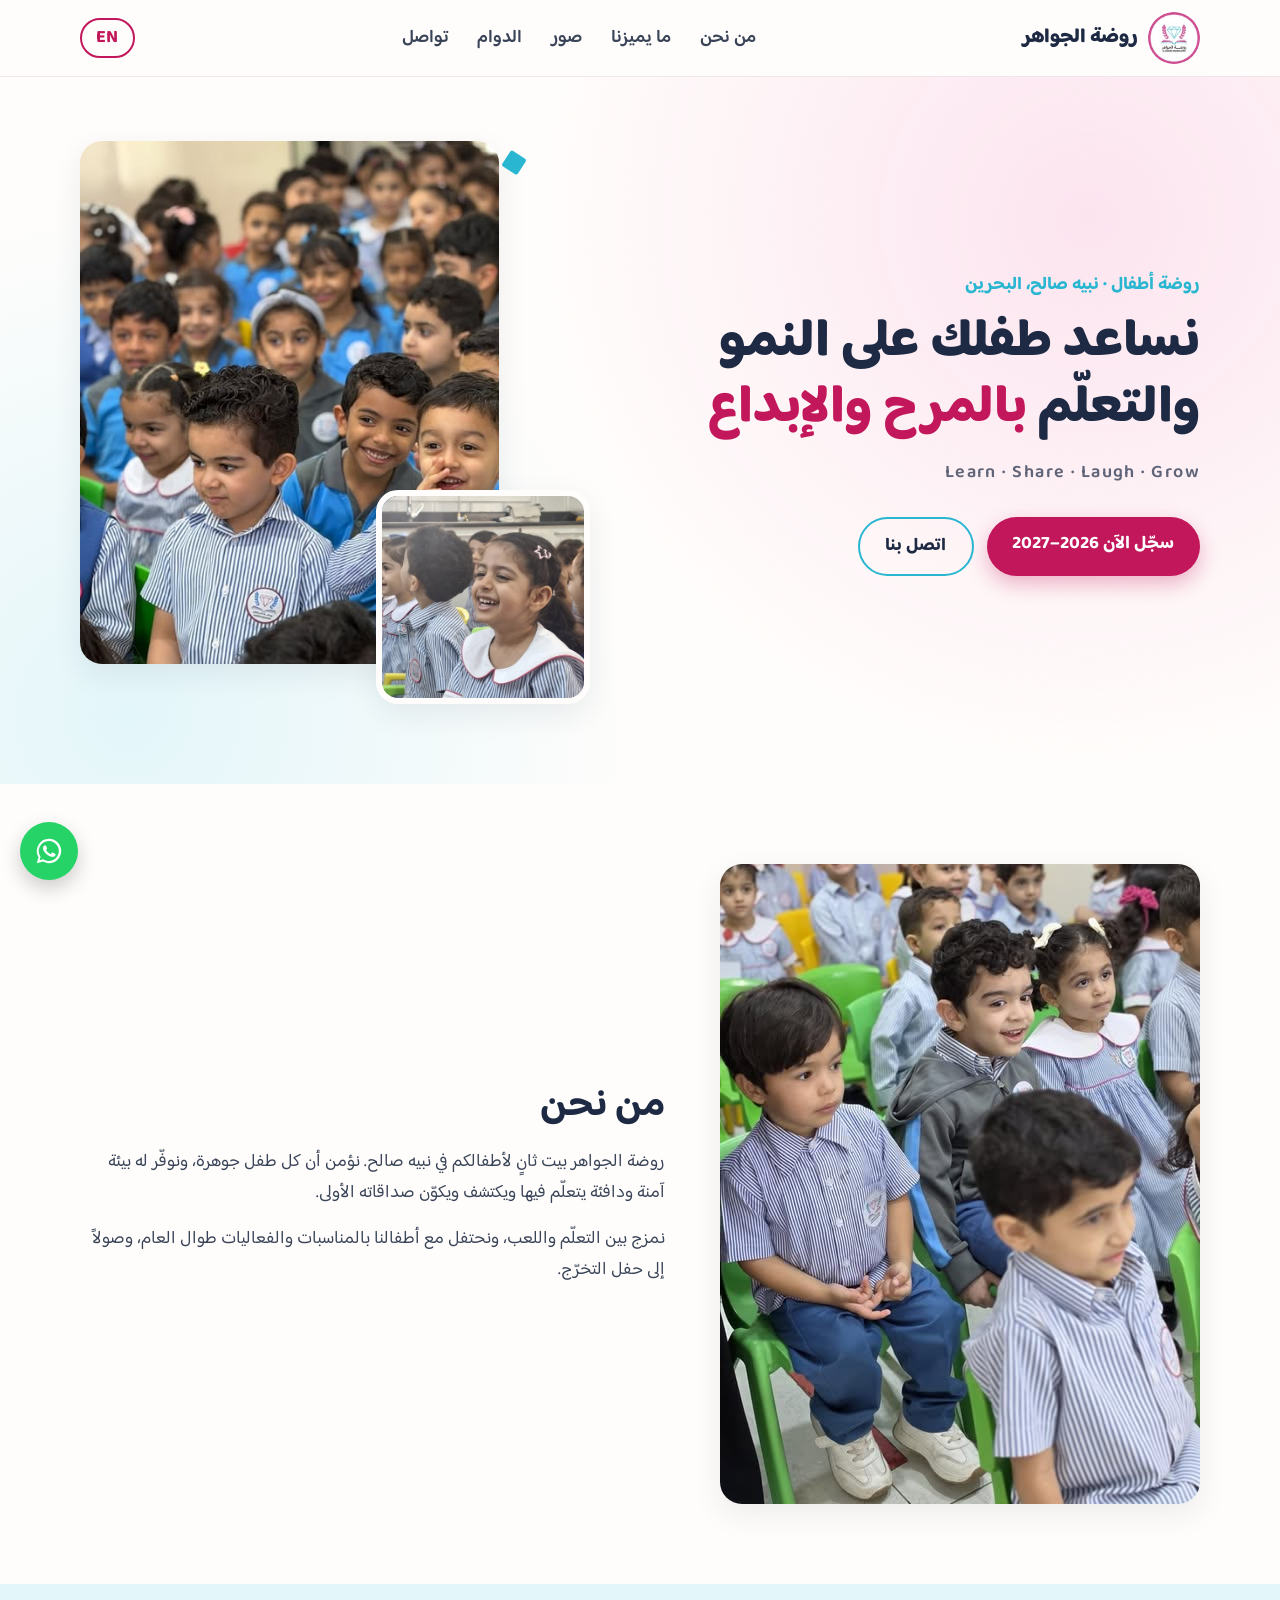
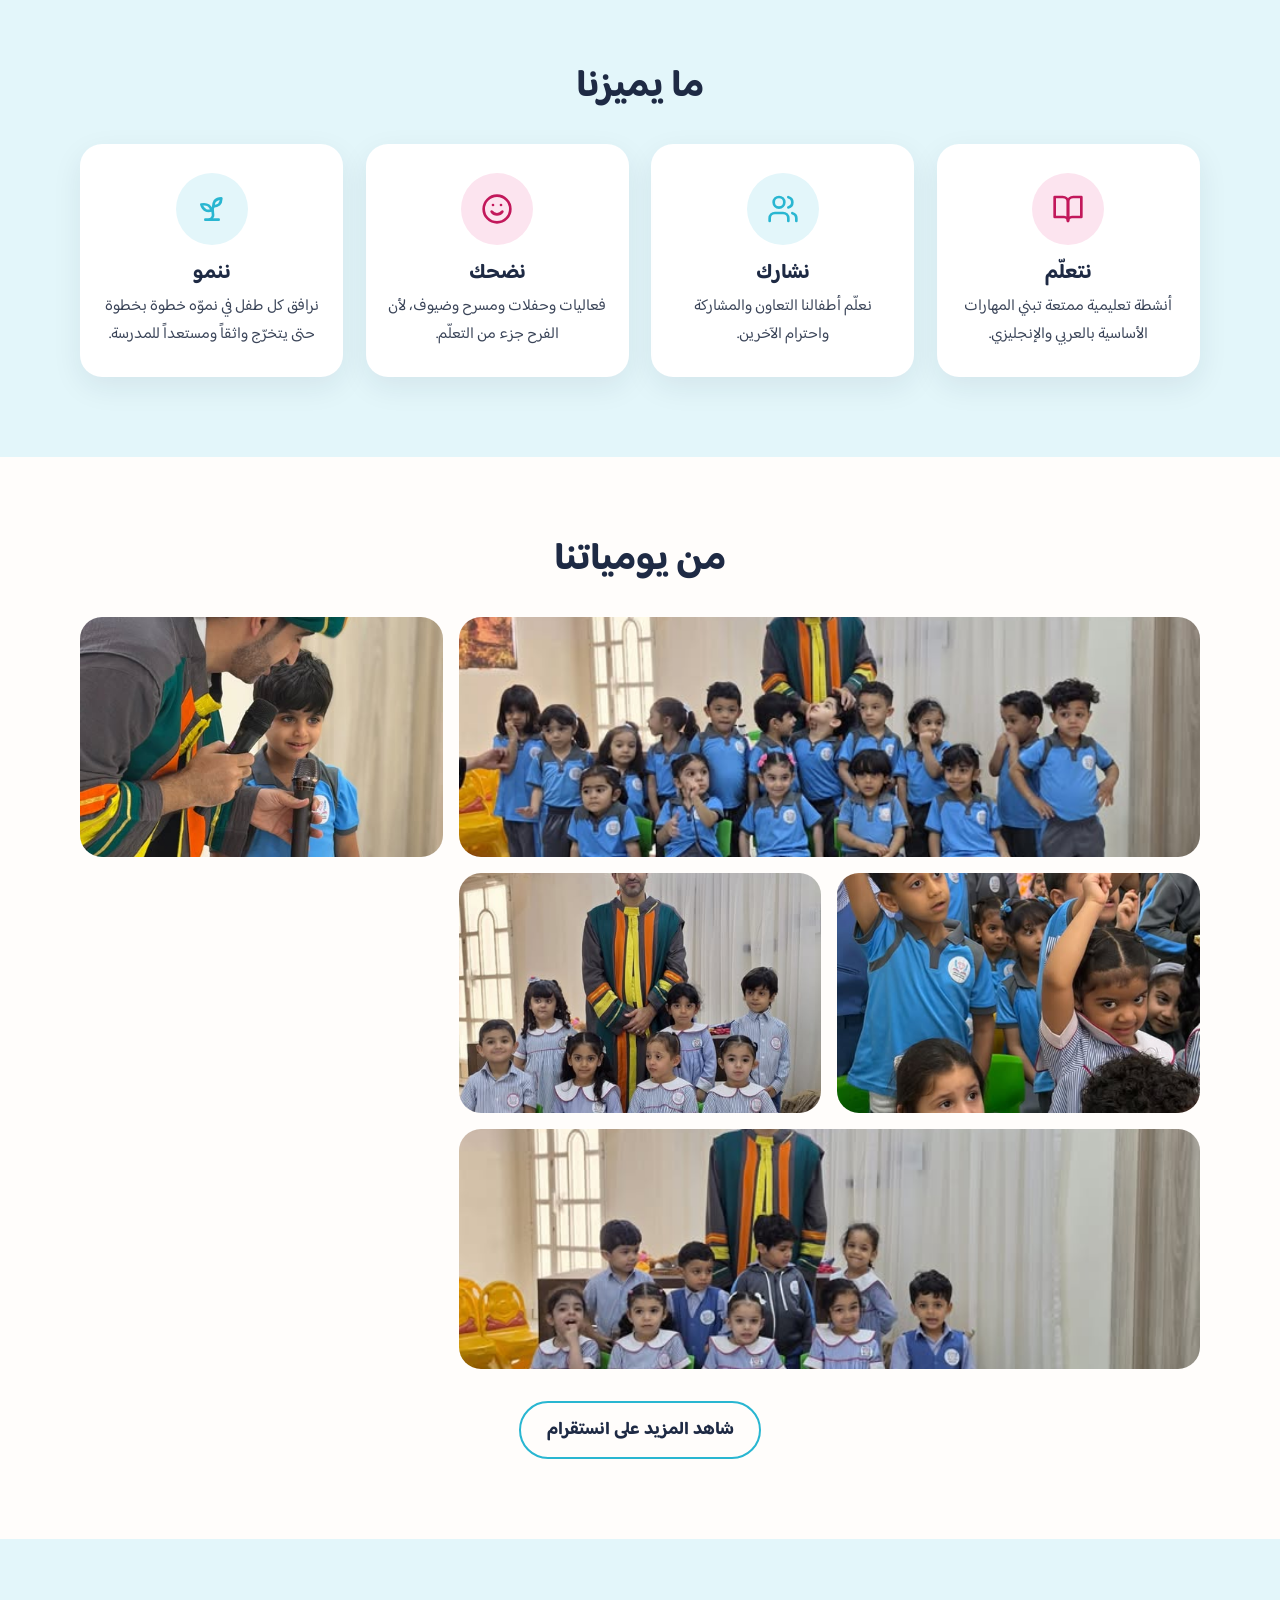
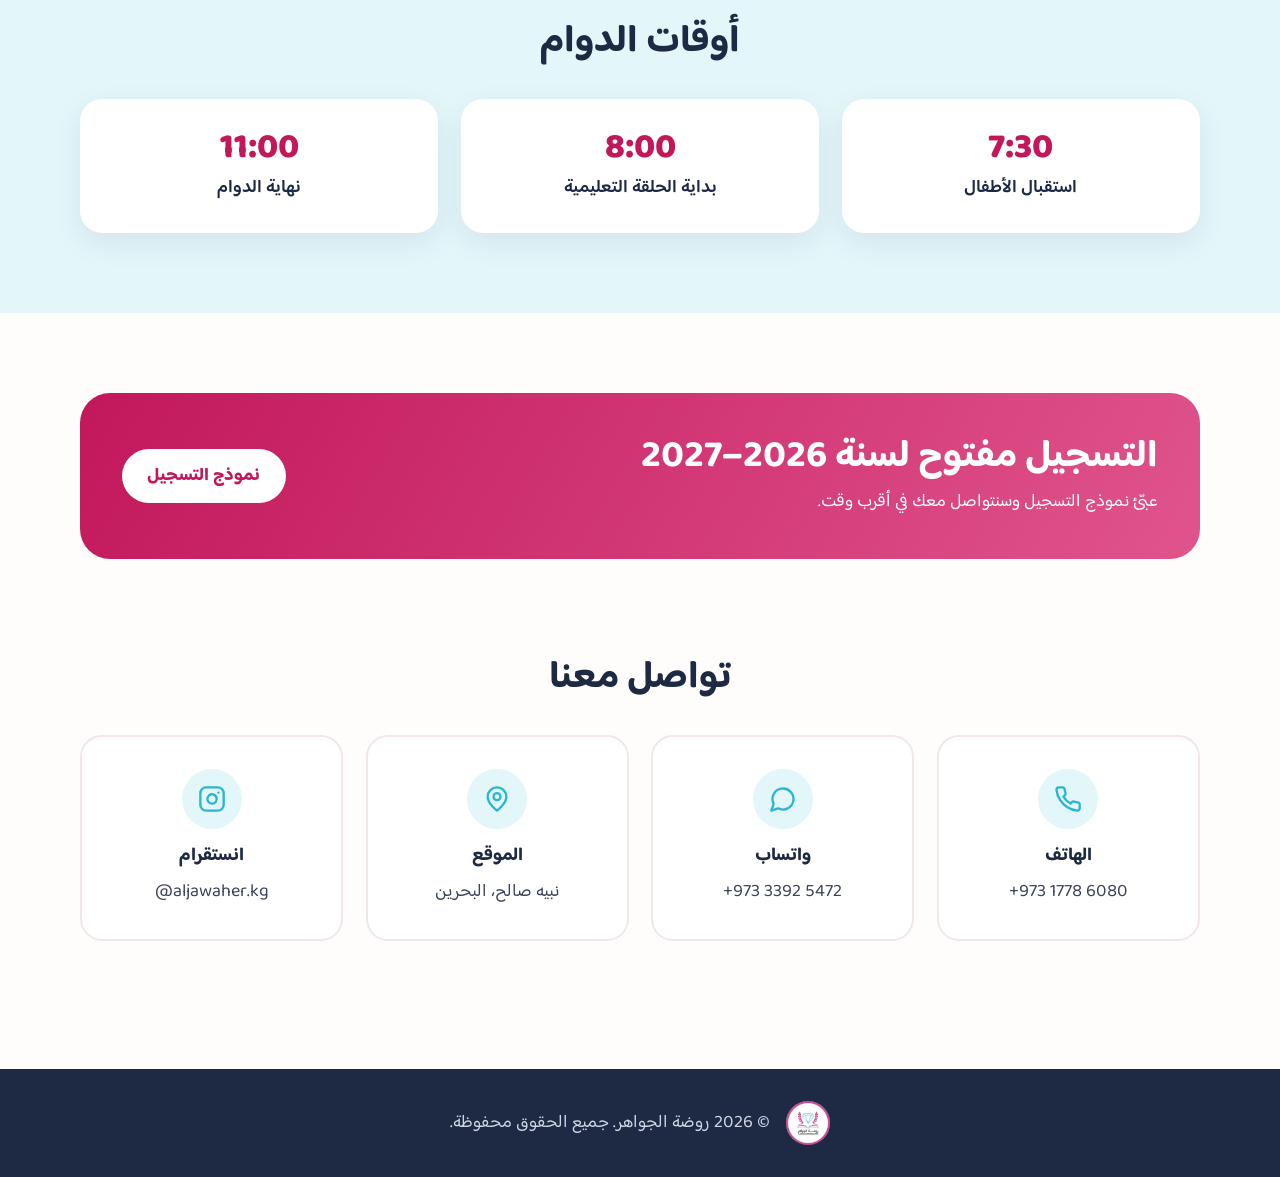
==== index.html @ ea985aac "Aljawaher Kindergarten website Co-Authored-By: Claude Opus 5.5 <noreply@anthropic.com>" ====
<!doctype html>
<html lang="ar" dir="rtl">
<head>
  <meta charset="utf-8">
  <meta name="viewport" content="width=device-width, initial-scale=1">
  <title>روضة الجواهر | Aljawaher Kindergarten</title>
  <meta name="description" content="روضة الجواهر في نبيه صالح، البحرين — نساعد طفلك على النمو والتعلّم من خلال المرح والإبداع.">
  <link rel="icon" href="images/logo.jpg">
  <link rel="preconnect" href="https://fonts.googleapis.com">
  <link rel="preconnect" href="https://fonts.gstatic.com" crossorigin>
  <link href="https://fonts.googleapis.com/css2?family=Baloo+Bhaijaan+2:wght@400;500;600;700;800&display=swap" rel="stylesheet">
  <link rel="stylesheet" href="style.css">
</head>
<body>

  <!-- ===== الهيدر ===== -->
  <header class="site-header">
    <div class="container nav">
      <a href="#top" class="brand">
        <img src="images/logo.jpg" alt="شعار روضة الجواهر" width="52" height="52">
        <span data-ar="روضة الجواهر" data-en="Aljawaher KG">روضة الجواهر</span>
      </a>

      <nav class="menu" id="menu">
        <a href="#about"    data-ar="من نحن"   data-en="About">من نحن</a>
        <a href="#values"   data-ar="ما يميزنا" data-en="Why us">ما يميزنا</a>
        <a href="#gallery"  data-ar="صور"      data-en="Gallery">صور</a>
        <a href="#hours"    data-ar="الدوام"   data-en="Hours">الدوام</a>
        <a href="#contact"  data-ar="تواصل"    data-en="Contact">تواصل</a>
      </nav>

      <div class="nav-actions">
        <button class="lang-btn" id="langBtn" type="button" aria-label="Switch language">EN</button>
        <button class="menu-btn" id="menuBtn" type="button" aria-label="القائمة" aria-expanded="false">
          <span></span><span></span><span></span>
        </button>
      </div>
    </div>
  </header>

  <main id="top">

    <!-- ===== الواجهة ===== -->
    <section class="hero">
      <div class="container hero-grid">
        <div class="hero-text">
          <p class="eyebrow" data-ar="روضة أطفال · نبيه صالح، البحرين" data-en="Kindergarten · Nabih Saleh, Bahrain">روضة أطفال · نبيه صالح، البحرين</p>
          <h1 data-ar="نساعد طفلك على النمو والتعلّم <em>بالمرح والإبداع</em>"
              data-en="Helping your child learn and grow <em>through fun and creativity</em>">
            نساعد طفلك على النمو والتعلّم <em>بالمرح والإبداع</em>
          </h1>
          <p class="motto">Learn · Share · Laugh · Grow</p>
          <div class="hero-cta">
            <a class="btn btn-primary" href="https://bluedomain.online//information_request_prespective_student.php?inst_id=kmTNYz0bZmHmX6bRtW6RxzlaK3RTSTAvdmRxbWEvNWZLWExmdEE9PQ%253D%253D&form_id=NNFMXrYSa5kg3ynKYn%252FdoUlWazM3QWg4UUhtOWpxQkNXSnhKd3c9PQ%253D%253D"
               target="_blank" rel="noopener"
               data-ar="سجّل الآن 2026–2027" data-en="Register for 2026–2027">سجّل الآن 2026–2027</a>
            <a class="btn btn-ghost" href="tel:+97317786080" data-ar="اتصل بنا" data-en="Call us">اتصل بنا</a>
          </div>
        </div>
        <div class="hero-media">
          <img class="hero-main" src="images/post5.jpg" alt="أطفال الروضة يبتسمون">
          <img class="hero-small" src="images/post3.jpg" alt="طفلة تضحك في الروضة">
          <span class="gem" aria-hidden="true">◆</span>
        </div>
      </div>
    </section>

    <!-- ===== من نحن ===== -->
    <section class="section" id="about">
      <div class="container about-grid">
        <img class="about-img" src="images/post2.jpg" alt="أطفال الروضة في الفصل">
        <div>
          <h2 data-ar="من نحن" data-en="About us">من نحن</h2>
          <p data-ar="روضة الجواهر بيت ثانٍ لأطفالكم في نبيه صالح. نؤمن أن كل طفل جوهرة، ونوفّر له بيئة آمنة ودافئة يتعلّم فيها ويكتشف ويكوّن صداقاته الأولى."
             data-en="Aljawaher Kindergarten is a second home for your children in Nabih Saleh. We believe every child is a gem, and we give them a safe, warm place to learn, explore and make their first friends.">
            روضة الجواهر بيت ثانٍ لأطفالكم في نبيه صالح. نؤمن أن كل طفل جوهرة، ونوفّر له بيئة آمنة ودافئة يتعلّم فيها ويكتشف ويكوّن صداقاته الأولى.
          </p>
          <p data-ar="نمزج بين التعلّم واللعب، ونحتفل مع أطفالنا بالمناسبات والفعاليات طوال العام، وصولاً إلى حفل التخرّج."
             data-en="We blend learning with play, and celebrate events and occasions with our children all year long, all the way to graduation day.">
            نمزج بين التعلّم واللعب، ونحتفل مع أطفالنا بالمناسبات والفعاليات طوال العام، وصولاً إلى حفل التخرّج.
          </p>
        </div>
      </div>
    </section>

    <!-- ===== ما يميزنا ===== -->
    <section class="section section-tint" id="values">
      <div class="container">
        <h2 class="center" data-ar="ما يميزنا" data-en="Why Aljawaher">ما يميزنا</h2>
        <div class="cards">
          <article class="card">
            <div class="card-icon"><svg viewBox="0 0 24 24" width="32" height="32" fill="none" stroke="currentColor" stroke-width="2" stroke-linecap="round" stroke-linejoin="round" aria-hidden="true"><path d="M2 3h6a4 4 0 0 1 4 4v14a3 3 0 0 0-3-3H2z"/><path d="M22 3h-6a4 4 0 0 0-4 4v14a3 3 0 0 1 3-3h7z"/></svg></div>
            <h3 data-ar="نتعلّم" data-en="Learn">نتعلّم</h3>
            <p data-ar="أنشطة تعليمية ممتعة تبني المهارات الأساسية بالعربي والإنجليزي."
               data-en="Fun learning activities that build early skills in Arabic and English.">أنشطة تعليمية ممتعة تبني المهارات الأساسية بالعربي والإنجليزي.</p>
          </article>
          <article class="card">
            <div class="card-icon"><svg viewBox="0 0 24 24" width="32" height="32" fill="none" stroke="currentColor" stroke-width="2" stroke-linecap="round" stroke-linejoin="round" aria-hidden="true"><path d="M16 21v-2a4 4 0 0 0-4-4H6a4 4 0 0 0-4 4v2"/><circle cx="9" cy="7" r="4"/><path d="M22 21v-2a4 4 0 0 0-3-3.87"/><path d="M16 3.13a4 4 0 0 1 0 7.75"/></svg></div>
            <h3 data-ar="نشارك" data-en="Share">نشارك</h3>
            <p data-ar="نعلّم أطفالنا التعاون والمشاركة واحترام الآخرين."
               data-en="We teach our children to cooperate, share and respect others.">نعلّم أطفالنا التعاون والمشاركة واحترام الآخرين.</p>
          </article>
          <article class="card">
            <div class="card-icon"><svg viewBox="0 0 24 24" width="32" height="32" fill="none" stroke="currentColor" stroke-width="2" stroke-linecap="round" stroke-linejoin="round" aria-hidden="true"><circle cx="12" cy="12" r="10"/><path d="M8 14s1.5 2 4 2 4-2 4-2"/><line x1="9" x2="9.01" y1="9" y2="9"/><line x1="15" x2="15.01" y1="9" y2="9"/></svg></div>
            <h3 data-ar="نضحك" data-en="Laugh">نضحك</h3>
            <p data-ar="فعاليات وحفلات ومسرح وضيوف، لأن الفرح جزء من التعلّم."
               data-en="Events, parties, shows and guests, because joy is part of learning.">فعاليات وحفلات ومسرح وضيوف، لأن الفرح جزء من التعلّم.</p>
          </article>
          <article class="card">
            <div class="card-icon"><svg viewBox="0 0 24 24" width="32" height="32" fill="none" stroke="currentColor" stroke-width="2" stroke-linecap="round" stroke-linejoin="round" aria-hidden="true"><path d="M7 20h10"/><path d="M10 20c5.5-2.5.8-6.4 3-10"/><path d="M9.5 9.4c1.1.8 1.8 2.2 2.3 3.7-2 .4-3.5.4-4.8-.3-1.2-.6-2.3-1.9-3-4.2 2.8-.5 4.4 0 5.5.8z"/><path d="M14.1 6a7 7 0 0 0-1.1 4c1.9-.1 3.3-.6 4.3-1.4 1-1 1.6-2.3 1.7-4.6-2.7.1-4 1-4.9 2z"/></svg></div>
            <h3 data-ar="ننمو" data-en="Grow">ننمو</h3>
            <p data-ar="نرافق كل طفل في نموّه خطوة بخطوة حتى يتخرّج واثقاً ومستعداً للمدرسة."
               data-en="We support each child step by step until they graduate confident and ready for school.">نرافق كل طفل في نموّه خطوة بخطوة حتى يتخرّج واثقاً ومستعداً للمدرسة.</p>
          </article>
        </div>
      </div>
    </section>

    <!-- ===== الصور ===== -->
    <section class="section" id="gallery">
      <div class="container">
        <h2 class="center" data-ar="من يومياتنا" data-en="Moments from our days">من يومياتنا</h2>
        <div class="gallery">
          <img src="images/post7.jpg" alt="صورة جماعية لأطفال الروضة" class="wide">
          <img src="images/post4.jpg" alt="طفل يتحدث في الميكروفون">
          <img src="images/post1.jpg" alt="أطفال يرفعون أيديهم">
          <img src="images/post9.jpg" alt="أطفال مع ضيف الفعالية">
          <img src="images/post8.jpg" alt="صورة جماعية في فعالية" class="wide">
        </div>
        <p class="center">
          <a class="btn btn-ghost" href="https://www.instagram.com/aljawaher.kg/" target="_blank" rel="noopener"
             data-ar="شاهد المزيد على انستقرام" data-en="See more on Instagram">شاهد المزيد على انستقرام</a>
        </p>
      </div>
    </section>

    <!-- ===== أوقات الدوام ===== -->
    <section class="section section-tint" id="hours">
      <div class="container">
        <h2 class="center" data-ar="أوقات الدوام" data-en="School hours">أوقات الدوام</h2>
        <ol class="timeline">
          <li>
            <span class="time" dir="ltr">7:30</span>
            <span data-ar="استقبال الأطفال" data-en="Children arrive">استقبال الأطفال</span>
          </li>
          <li>
            <span class="time" dir="ltr">8:00</span>
            <span data-ar="بداية الحلقة التعليمية" data-en="Learning circle begins">بداية الحلقة التعليمية</span>
          </li>
          <li>
            <span class="time" dir="ltr">11:00</span>
            <span data-ar="نهاية الدوام" data-en="End of the day">نهاية الدوام</span>
          </li>
        </ol>
      </div>
    </section>

    <!-- ===== التسجيل ===== -->
    <section class="register">
      <div class="container register-box">
        <div>
          <h2 data-ar="التسجيل مفتوح لسنة 2026–2027" data-en="Registration is open for 2026–2027">التسجيل مفتوح لسنة 2026–2027</h2>
          <p data-ar="عبّئ نموذج التسجيل وسنتواصل معك في أقرب وقت."
             data-en="Fill in the registration form and we’ll get back to you soon.">عبّئ نموذج التسجيل وسنتواصل معك في أقرب وقت.</p>
        </div>
        <a class="btn btn-light" href="https://bluedomain.online//information_request_prespective_student.php?inst_id=kmTNYz0bZmHmX6bRtW6RxzlaK3RTSTAvdmRxbWEvNWZLWExmdEE9PQ%253D%253D&form_id=NNFMXrYSa5kg3ynKYn%252FdoUlWazM3QWg4UUhtOWpxQkNXSnhKd3c9PQ%253D%253D"
           target="_blank" rel="noopener" data-ar="نموذج التسجيل" data-en="Registration form">نموذج التسجيل</a>
      </div>
    </section>

    <!-- ===== تواصل ===== -->
    <section class="section" id="contact">
      <div class="container">
        <h2 class="center" data-ar="تواصل معنا" data-en="Get in touch">تواصل معنا</h2>
        <div class="contact-grid">
          <a class="contact-card" href="tel:+97317786080">
            <span class="contact-icon"><svg viewBox="0 0 24 24" width="32" height="32" fill="none" stroke="currentColor" stroke-width="2" stroke-linecap="round" stroke-linejoin="round" aria-hidden="true"><path d="M22 16.92v3a2 2 0 0 1-2.18 2 19.79 19.79 0 0 1-8.63-3.07 19.5 19.5 0 0 1-6-6 19.79 19.79 0 0 1-3.07-8.67A2 2 0 0 1 4.11 2h3a2 2 0 0 1 2 1.72 12.84 12.84 0 0 0 .7 2.81 2 2 0 0 1-.45 2.11L8.09 9.91a16 16 0 0 0 6 6l1.27-1.27a2 2 0 0 1 2.11-.45 12.84 12.84 0 0 0 2.81.7A2 2 0 0 1 22 16.92z"/></svg></span>
            <strong data-ar="الهاتف" data-en="Phone">الهاتف</strong>
            <span dir="ltr">+973 1778 6080</span>
          </a>
          <a class="contact-card" href="https://wa.me/97333925472" target="_blank" rel="noopener">
            <span class="contact-icon"><svg viewBox="0 0 24 24" width="32" height="32" fill="none" stroke="currentColor" stroke-width="2" stroke-linecap="round" stroke-linejoin="round" aria-hidden="true"><path d="M7.9 20A9 9 0 1 0 4 16.1L2 22Z"/></svg></span>
            <strong data-ar="واتساب" data-en="WhatsApp">واتساب</strong>
            <span dir="ltr">+973 3392 5472</span>
          </a>
          <a class="contact-card" href="https://maps.app.goo.gl/GhVBGdBsMnnDgiL76" target="_blank" rel="noopener">
            <span class="contact-icon"><svg viewBox="0 0 24 24" width="32" height="32" fill="none" stroke="currentColor" stroke-width="2" stroke-linecap="round" stroke-linejoin="round" aria-hidden="true"><path d="M20 10c0 6-8 12-8 12s-8-6-8-12a8 8 0 0 1 16 0Z"/><circle cx="12" cy="10" r="3"/></svg></span>
            <strong data-ar="الموقع" data-en="Location">الموقع</strong>
            <span data-ar="نبيه صالح، البحرين" data-en="Nabih Saleh, Bahrain">نبيه صالح، البحرين</span>
          </a>
          <a class="contact-card" href="https://www.instagram.com/aljawaher.kg/" target="_blank" rel="noopener">
            <span class="contact-icon"><svg viewBox="0 0 24 24" width="32" height="32" fill="none" stroke="currentColor" stroke-width="2" stroke-linecap="round" stroke-linejoin="round" aria-hidden="true"><rect width="20" height="20" x="2" y="2" rx="5" ry="5"/><path d="M16 11.37A4 4 0 1 1 12.63 8 4 4 0 0 1 16 11.37z"/><line x1="17.5" x2="17.51" y1="6.5" y2="6.5"/></svg></span>
            <strong data-ar="انستقرام" data-en="Instagram">انستقرام</strong>
            <span dir="ltr">@aljawaher.kg</span>
          </a>
        </div>
      </div>
    </section>

  </main>

  <footer class="site-footer">
    <div class="container footer-inner">
      <img src="images/logo.jpg" alt="" width="44" height="44">
      <p>© <span id="year">2026</span> <span data-ar="روضة الجواهر. جميع الحقوق محفوظة." data-en="Aljawaher Kindergarten. All rights reserved.">روضة الجواهر. جميع الحقوق محفوظة.</span></p>
    </div>
  </footer>

  <!-- زر واتساب العائم -->
  <a class="wa-float" href="https://wa.me/97333925472" target="_blank" rel="noopener" aria-label="WhatsApp">
    <svg viewBox="0 0 32 32" width="30" height="30" aria-hidden="true"><path fill="currentColor" d="M16 3a13 13 0 0 0-11.2 19.6L3 29l6.6-1.7A13 13 0 1 0 16 3zm0 23.7c-2 0-4-.6-5.7-1.6l-.4-.2-3.9 1 1-3.8-.3-.4A10.7 10.7 0 1 1 16 26.7zm5.9-8c-.3-.2-1.9-1-2.2-1s-.5-.2-.7.2-.8 1-1 1.2-.4.2-.7 0a8.8 8.8 0 0 1-4.4-3.8c-.3-.6.3-.5 1-1.7.1-.2 0-.4 0-.6l-1-2.4c-.3-.6-.5-.5-.7-.5h-.6c-.2 0-.6.1-.9.4s-1.1 1.1-1.1 2.7 1.2 3.1 1.3 3.3 2.3 3.5 5.6 4.9c2.1.9 2.9 1 4 .8.6-.1 1.9-.8 2.2-1.5s.3-1.4.2-1.5-.3-.2-.6-.4z"/></svg>
  </a>

  <script src="script.js"></script>
</body>
</html>
---- style.css ----
/* ===== ألوان الروضة (مأخوذة من الشعار) ===== */
:root {
  --pink: #c2185b;
  --pink-soft: #fce4ef;
  --teal: #29b6d1;
  --teal-soft: #e3f6fa;
  --navy: #1e2a44;
  --text: #3a4458;
  --bg: #fffdfb;
  --white: #ffffff;
  --radius: 22px;
  --shadow: 0 10px 30px rgba(30, 42, 68, .08);
}

* { box-sizing: border-box; margin: 0; padding: 0; }
html { scroll-behavior: smooth; scroll-padding-top: 84px; }
body {
  font-family: "Baloo Bhaijaan 2", system-ui, sans-serif;
  color: var(--text);
  background: var(--bg);
  line-height: 1.7;
  font-size: 18px;
}
img { display: block; max-width: 100%; }
a { color: inherit; text-decoration: none; }
.container { width: min(1120px, 100% - 32px); margin-inline: auto; }
.center { text-align: center; }

h1, h2, h3 { color: var(--navy); line-height: 1.25; }
h2 { font-size: clamp(1.8rem, 4vw, 2.4rem); margin-bottom: 1rem; }
h3 { font-size: 1.3rem; margin-bottom: .4rem; }

/* ===== الأزرار ===== */
.btn {
  display: inline-block;
  padding: .75rem 1.6rem;
  border-radius: 999px;
  font-weight: 700;
  transition: transform .2s, box-shadow .2s, background .2s;
}
.btn:hover { transform: translateY(-2px); }
.btn-primary { background: var(--pink); color: var(--white); box-shadow: 0 8px 20px rgba(194, 24, 91, .3); }
.btn-ghost { border: 2px solid var(--teal); color: var(--navy); }
.btn-ghost:hover { background: var(--teal-soft); }
.btn-light { background: var(--white); color: var(--pink); white-space: nowrap; }

/* ===== الهيدر ===== */
.site-header {
  position: sticky; top: 0; z-index: 50;
  background: rgba(255, 253, 251, .92);
  backdrop-filter: blur(10px);
  border-bottom: 1px solid #f1e6ea;
}
.nav { display: flex; align-items: center; justify-content: space-between; height: 76px; gap: 1rem; }
.brand { display: flex; align-items: center; gap: .6rem; font-weight: 800; font-size: 1.25rem; color: var(--navy); }
.brand img { border-radius: 50%; }
.menu { display: flex; gap: 1.8rem; font-weight: 600; }
.menu a:hover { color: var(--pink); }
.nav-actions { display: flex; align-items: center; gap: .5rem; }
.lang-btn {
  font: inherit; font-weight: 700; cursor: pointer;
  border: 2px solid var(--pink); color: var(--pink); background: none;
  border-radius: 999px; padding: .2rem .9rem;
}
.lang-btn:hover { background: var(--pink-soft); }
.menu-btn { display: none; background: none; border: 0; cursor: pointer; padding: .5rem; }
.menu-btn span { display: block; width: 24px; height: 3px; background: var(--navy); border-radius: 3px; margin: 4px 0; }

/* ===== الواجهة ===== */
.hero { padding: 4rem 0 5rem; background: radial-gradient(circle at 85% 20%, var(--pink-soft), transparent 45%), radial-gradient(circle at 10% 90%, var(--teal-soft), transparent 40%); }
.hero-grid { display: grid; grid-template-columns: 1.1fr 1fr; gap: 3rem; align-items: center; }
.eyebrow { color: var(--teal); font-weight: 700; margin-bottom: .6rem; }
.hero h1 { font-size: clamp(2.1rem, 5vw, 3.3rem); font-weight: 800; }
.hero h1 em { font-style: normal; color: var(--pink); }
.motto { margin: 1rem 0 1.8rem; letter-spacing: .08em; color: var(--navy); font-weight: 600; opacity: .7; direction: ltr; text-align: start; }
html[dir="rtl"] .motto { text-align: right; }
.hero-cta { display: flex; flex-wrap: wrap; gap: .8rem; }
.hero-media { position: relative; padding-bottom: 2.5rem; }
.hero-main { width: 82%; aspect-ratio: 4 / 5; object-fit: cover; border-radius: var(--radius); box-shadow: var(--shadow); margin-inline-start: auto; }
.hero-small {
  position: absolute; bottom: 0; inset-inline-start: 0;
  width: 42%; aspect-ratio: 1; object-fit: cover; object-position: top;
  border-radius: var(--radius); border: 6px solid var(--bg); box-shadow: var(--shadow);
}
.gem { position: absolute; top: -18px; inset-inline-start: 12%; font-size: 3rem; color: var(--teal); transform: rotate(-12deg); }

/* ===== الأقسام ===== */
.section { padding: 5rem 0; }
.section-tint { background: var(--teal-soft); }
.about-grid { display: grid; grid-template-columns: 1fr 1.2fr; gap: 3rem; align-items: center; }
.about-img { border-radius: var(--radius); aspect-ratio: 4 / 4.4; object-fit: cover; box-shadow: var(--shadow); }
.about-grid p + p { margin-top: 1rem; }

.cards { display: grid; grid-template-columns: repeat(4, 1fr); gap: 1.4rem; margin-top: 2rem; }
.card { background: var(--white); border-radius: var(--radius); padding: 1.8rem 1.4rem; box-shadow: var(--shadow); text-align: center; }
.card-icon { width: 72px; height: 72px; display: grid; place-items: center; margin: 0 auto 1rem; border-radius: 50%; background: var(--pink-soft); color: var(--pink); }
.card:nth-child(even) .card-icon { background: var(--teal-soft); color: var(--teal); }
.card p { font-size: 1rem; }

.gallery { display: grid; grid-template-columns: repeat(3, 1fr); grid-auto-rows: 240px; gap: 1rem; margin: 2rem 0; }
.gallery img { width: 100%; height: 100%; object-fit: cover; border-radius: var(--radius); }
.gallery .wide { grid-column: span 2; }

.timeline { list-style: none; display: grid; grid-template-columns: repeat(3, 1fr); gap: 1.4rem; margin-top: 2rem; }
.timeline li {
  background: var(--white); border-radius: var(--radius); box-shadow: var(--shadow);
  padding: 1.8rem 1rem; text-align: center; font-weight: 600; color: var(--navy);
  display: flex; flex-direction: column; gap: .2rem;
}
.timeline .time { font-size: 2.2rem; font-weight: 800; color: var(--pink); line-height: 1.2; }

.wa-float {
  position: fixed; bottom: 20px; inset-inline-end: 20px; z-index: 60;
  width: 58px; height: 58px; border-radius: 50%; display: grid; place-items: center;
  background: #25d366; color: var(--white); box-shadow: 0 8px 20px rgba(0, 0, 0, .2);
  transition: transform .2s;
}
.wa-float:hover { transform: scale(1.08); }

.register { padding: 5rem 0 1rem; }
.register-box {
  background: linear-gradient(120deg, var(--pink), #e0548c);
  color: var(--white); border-radius: calc(var(--radius) + 8px);
  padding: 2.6rem; display: flex; align-items: center; justify-content: space-between; gap: 1.5rem;
}
.register-box h2 { color: var(--white); margin-bottom: .3rem; }

.contact-grid { display: grid; grid-template-columns: repeat(4, 1fr); gap: 1.4rem; margin-top: 2rem; }
.contact-card {
  display: flex; flex-direction: column; align-items: center; gap: .3rem;
  background: var(--white); border: 2px solid #f1e6ea; border-radius: var(--radius); padding: 2rem 1rem;
  transition: border-color .2s, transform .2s;
}
.contact-card:hover { border-color: var(--teal); transform: translateY(-3px); }
.contact-icon { width: 60px; height: 60px; display: grid; place-items: center; border-radius: 50%; background: var(--teal-soft); color: var(--teal); margin-bottom: .4rem; transition: background .2s, color .2s; }
.contact-icon svg { width: 28px; height: 28px; }
.contact-card:hover .contact-icon { background: var(--teal); color: var(--white); }
.contact-card strong { color: var(--navy); font-size: 1.15rem; }

/* ===== الفوتر ===== */
.site-footer { background: var(--navy); color: #cfd6e4; padding: 2rem 0; margin-top: 3rem; }
.footer-inner { display: flex; align-items: center; justify-content: center; gap: 1rem; text-align: center; }
.footer-inner img { border-radius: 50%; }

/* ===== الجوال ===== */
@media (max-width: 900px) {
  .hero-grid, .about-grid { grid-template-columns: 1fr; }
  .hero { padding-top: 2.5rem; }
  .cards, .contact-grid { grid-template-columns: repeat(2, 1fr); }
  .gallery { grid-template-columns: repeat(2, 1fr); grid-auto-rows: 200px; }
  .register-box { flex-direction: column; text-align: center; }
}
@media (max-width: 720px) {
  .menu-btn { display: block; }
  .menu {
    display: none; position: absolute; top: 76px; inset-inline: 0;
    flex-direction: column; gap: 0; background: var(--white); box-shadow: var(--shadow);
  }
  .menu.open { display: flex; }
  .menu a { padding: 1rem 1.5rem; border-top: 1px solid #f1e6ea; }
  .brand span { font-size: 1.05rem; }
  .cards, .contact-grid, .timeline { grid-template-columns: 1fr; }
  .gallery { grid-template-columns: 1fr; }
  .gallery .wide { grid-column: auto; }
  .section { padding: 3.5rem 0; }
  .register-box { padding: 2rem 1.4rem; }
  .footer-inner { flex-direction: column; }
}
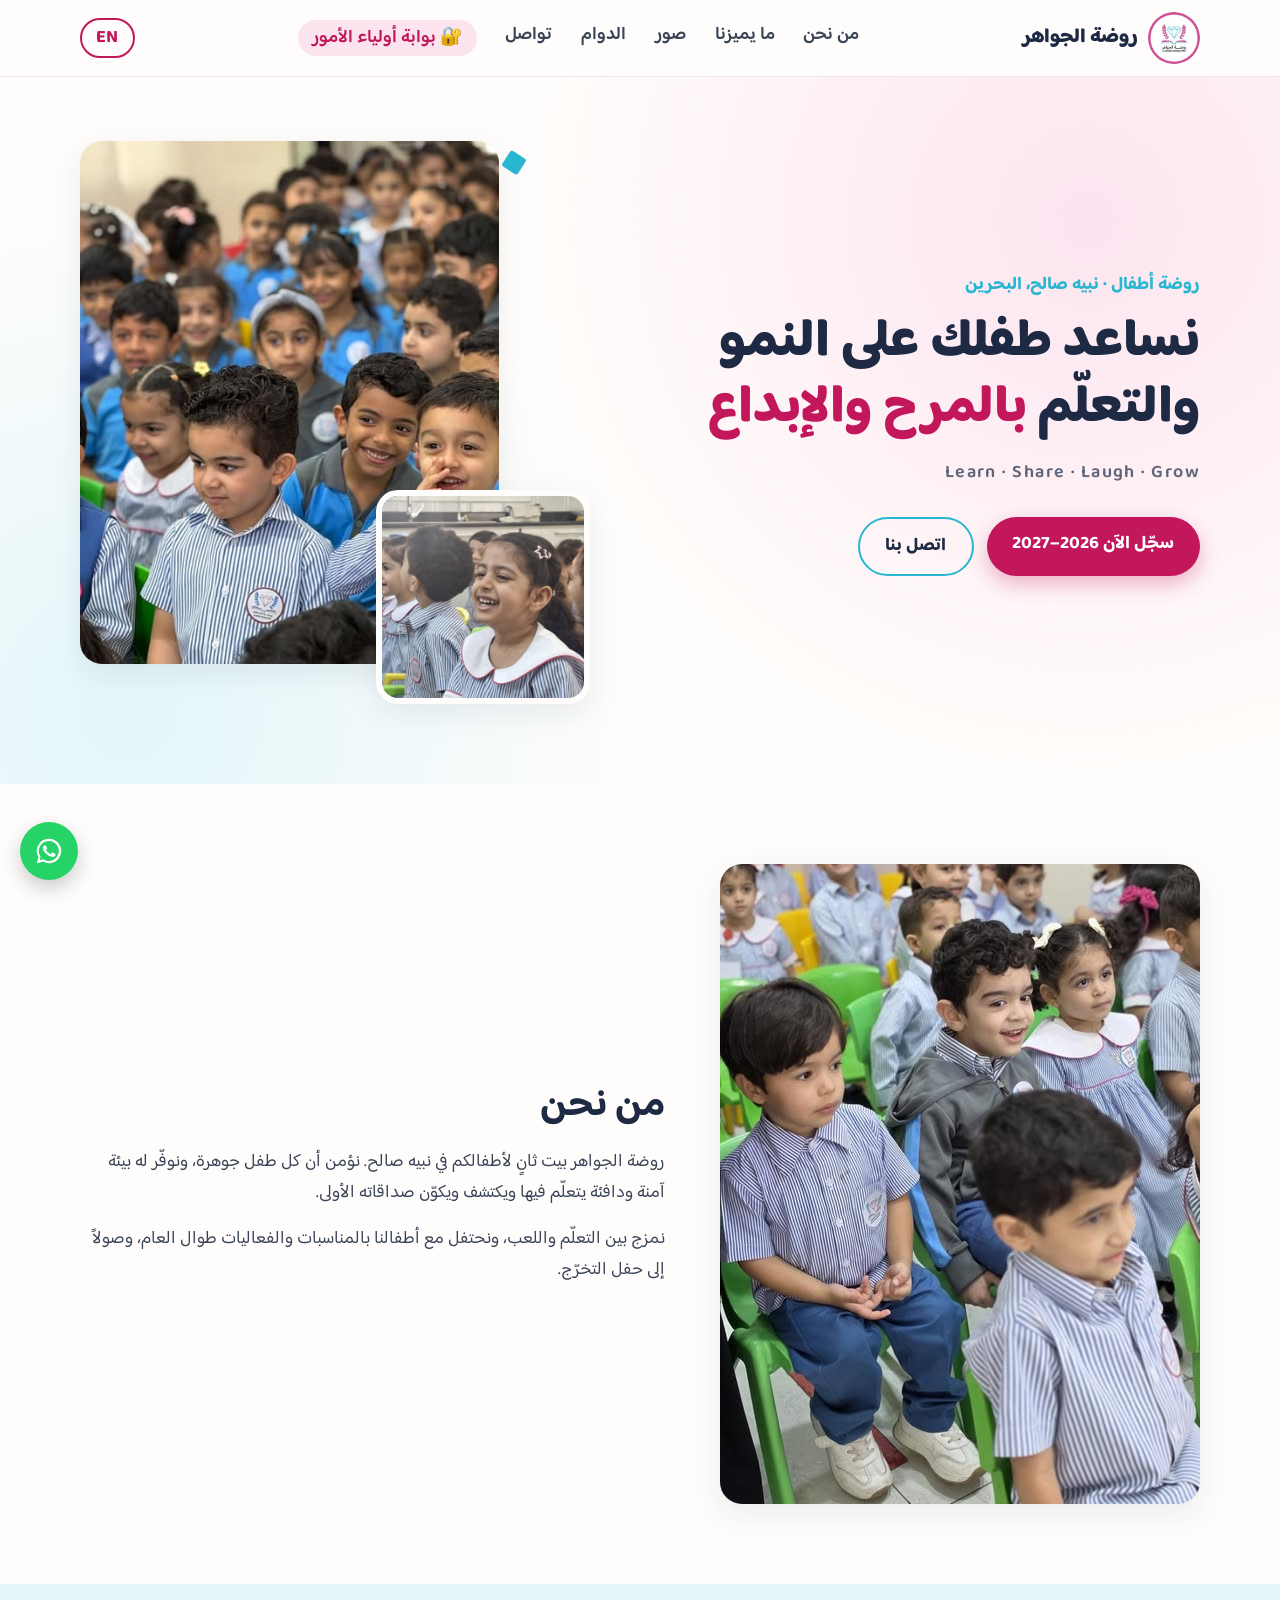
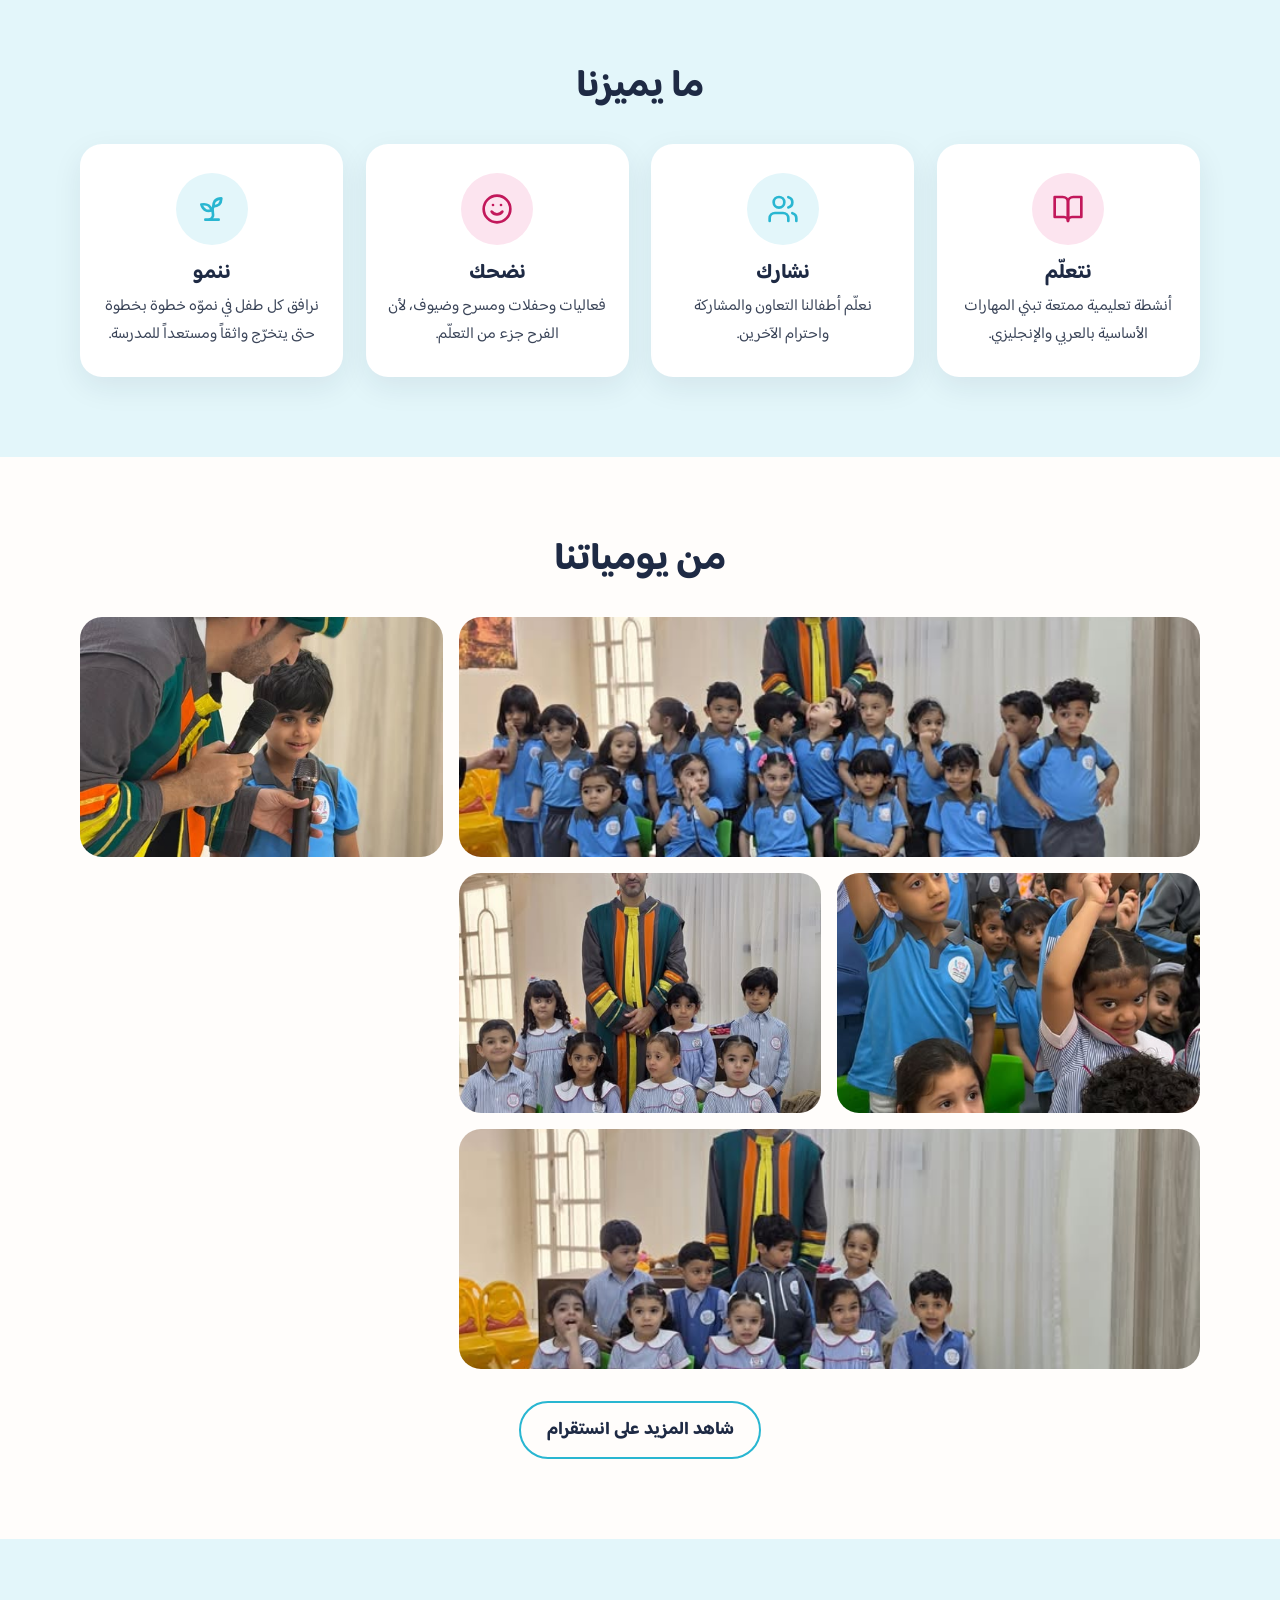
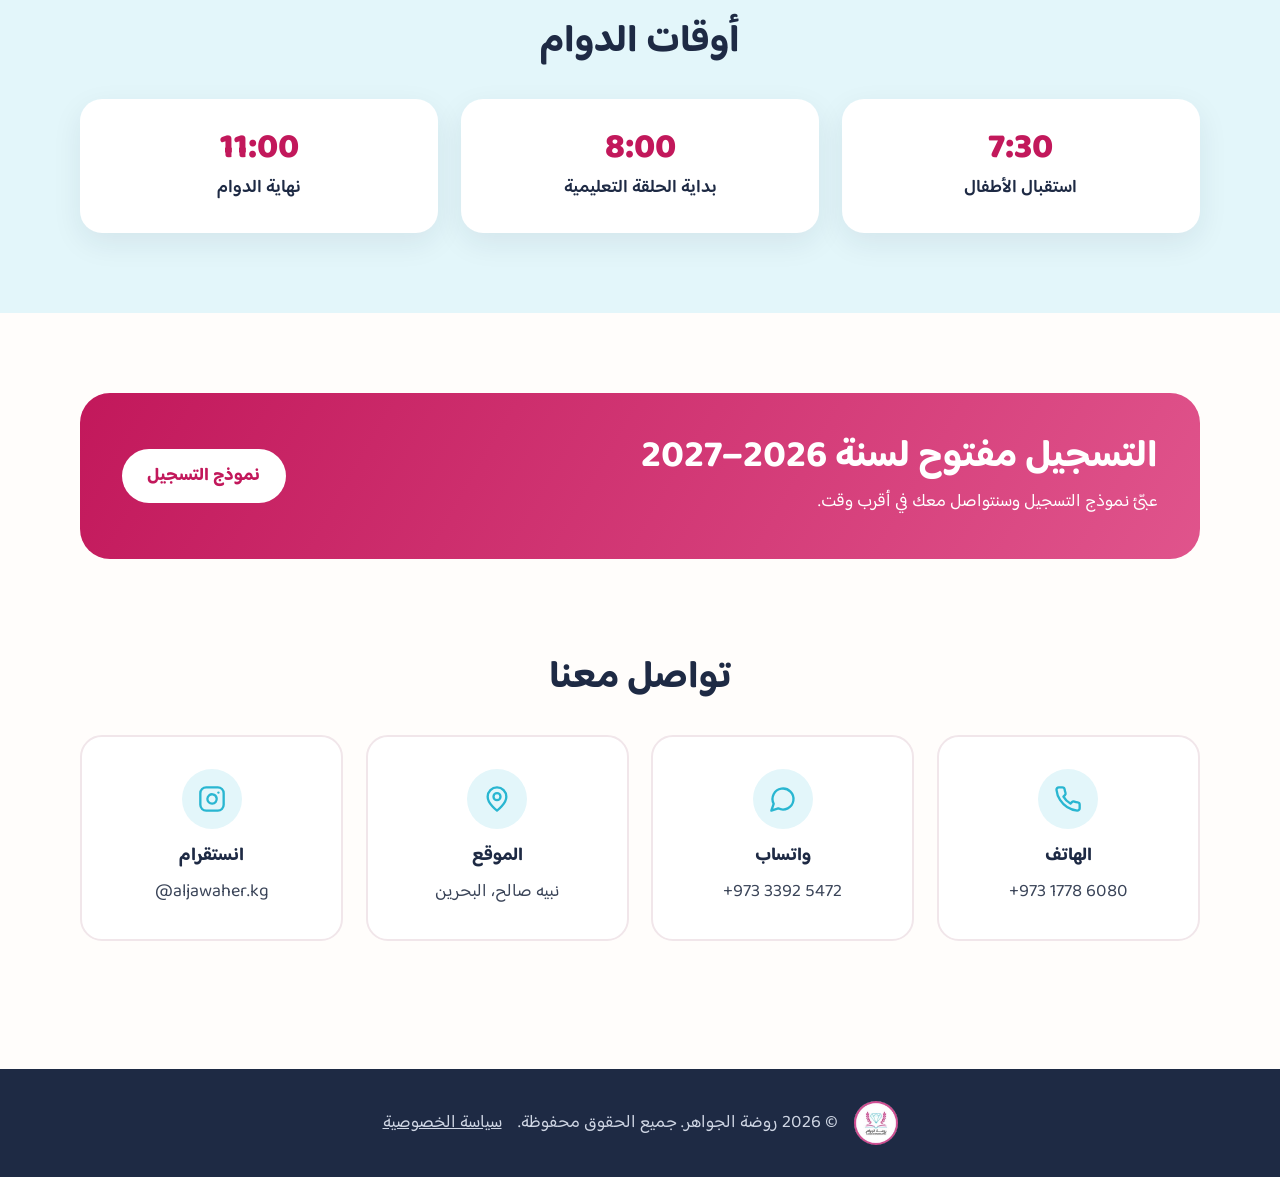
==== commit f5a26471: "Add parents & teachers portal (Supabase) Co-Authored-By: Claude Opus 5.5 <noreply@anthropic.com>" ====
--- a/index.html
+++ b/index.html
@@ -27,6 +27,7 @@
         <a href="#gallery"  data-ar="صور"      data-en="Gallery">صور</a>
         <a href="#hours"    data-ar="الدوام"   data-en="Hours">الدوام</a>
         <a href="#contact"  data-ar="تواصل"    data-en="Contact">تواصل</a>
+        <a href="portal/login.html" class="portal-link" data-ar="🔐 بوابة أولياء الأمور" data-en="🔐 Parents portal">🔐 بوابة أولياء الأمور</a>
       </nav>
 
       <div class="nav-actions">
@@ -203,6 +204,7 @@
     <div class="container footer-inner">
       <img src="images/logo.jpg" alt="" width="44" height="44">
       <p>© <span id="year">2026</span> <span data-ar="روضة الجواهر. جميع الحقوق محفوظة." data-en="Aljawaher Kindergarten. All rights reserved.">روضة الجواهر. جميع الحقوق محفوظة.</span></p>
+      <a href="privacy.html" style="text-decoration:underline" data-ar="سياسة الخصوصية" data-en="Privacy policy">سياسة الخصوصية</a>
     </div>
   </footer>
 
--- a/style.css
+++ b/style.css
@@ -166,3 +166,7 @@
   .register-box { padding: 2rem 1.4rem; }
   .footer-inner { flex-direction: column; }
 }
+
+/* ===== رابط البوابة في القائمة ===== */
+.menu a.portal-link { background: var(--pink-soft); color: var(--pink); padding: .2rem .9rem; border-radius: 999px; }
+@media (max-width: 720px) { .menu a.portal-link { border-radius: 0; padding: 1rem 1.5rem; } }
